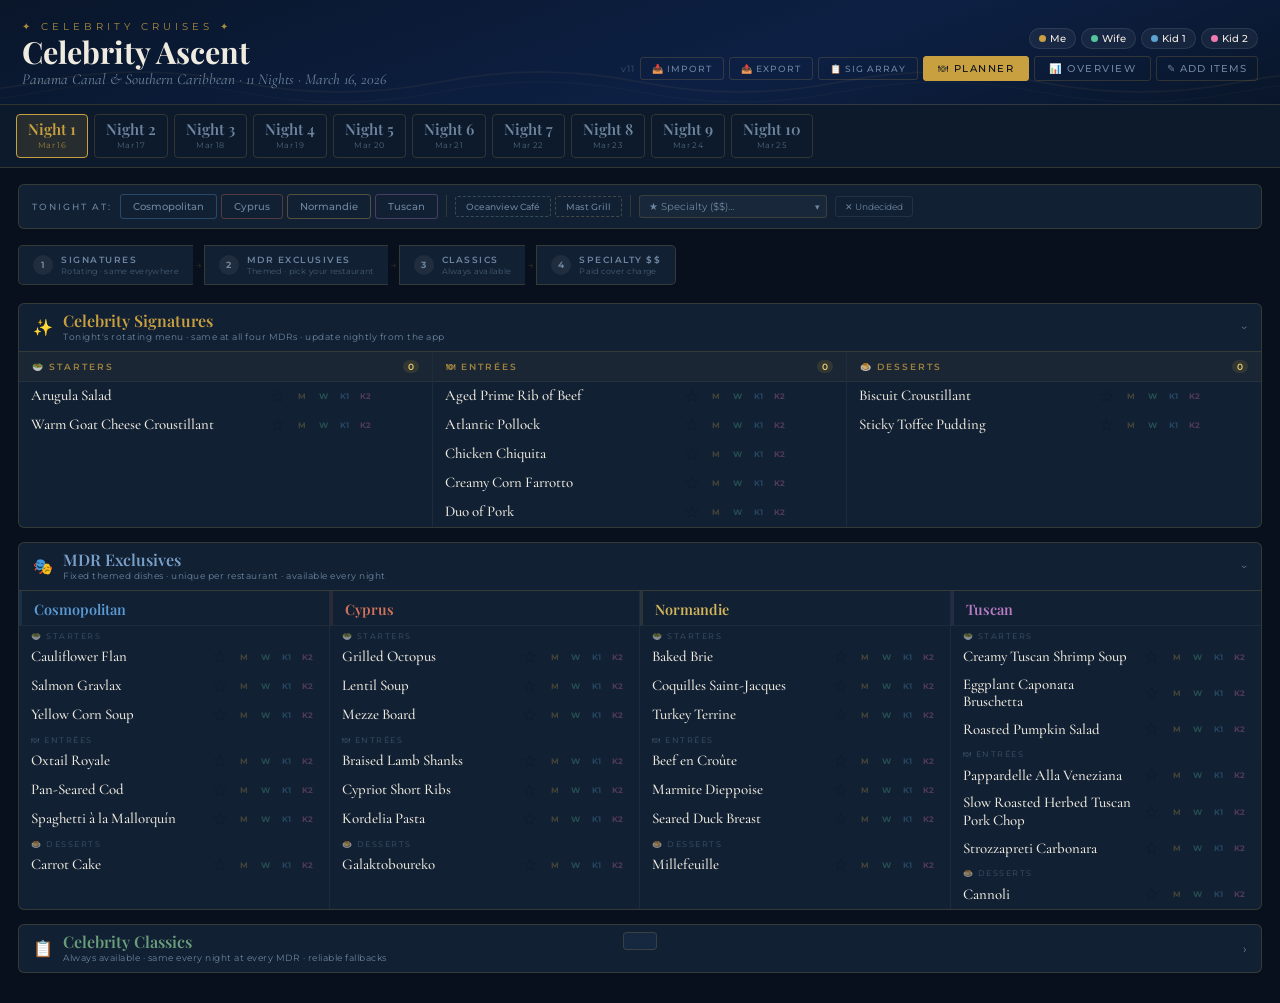
==== index.html @ 5647d380 "Initial commit via Netlify" ====
<!DOCTYPE html>
<html lang="en">
<head>
<meta charset="UTF-8">
<meta name="viewport" content="width=device-width, initial-scale=1.0">
<title>Celebrity Ascent — Dining Planner v11</title>
<link href="https://fonts.googleapis.com/css2?family=Playfair+Display:ital,wght@0,400;0,600;0,700;1,400&family=Cormorant+Garamond:ital,wght@0,400;0,500;0,600;1,400&family=Montserrat:wght@300;400;500;600&display=swap" rel="stylesheet">
<link rel="stylesheet" href="styles.css">
</head>
<body>

<!-- IMPORT MODAL -->
<div class="mo" id="mo-import">
  <div class="mb">
    <h3>📥 Import Saved Plan</h3>
    <p>Paste exported JSON below, or choose a <code>.json</code> file. This will <span style="color:#f07a7a">replace your current plan</span>.</p>
    <textarea class="mta" id="imp-ta" placeholder="Paste JSON here…"></textarea>
    <div class="mbtns">
      <button class="mbtn pri" onclick="doImportText()">✓ Import</button>
      <button class="mbtn" onclick="document.getElementById('imp-file').click()">📂 Choose File</button>
      <button class="mbtn red" onclick="closeMo('mo-import')">Cancel</button>
    </div>
  </div>
</div>
<input type="file" id="imp-file" accept=".json" onchange="handleFileImp(event)">

<!-- EXPORT DEFAULT_SIG MODAL -->
<div class="mo" id="mo-dsig">
  <div class="mb" style="max-width:700px">
    <h3>&#x1F4C4; Export Signatures Array</h3>
    <p style="font-size:.8rem;color:var(--muted)">Copy the block below and replace the <code>const DEFAULT_SIG = [...]</code> array in the HTML source file.</p>
    <textarea class="mta" id="dsig-ta" style="height:300px;font-family:monospace;font-size:.72rem;white-space:pre" readonly></textarea>
    <div class="mbtns">
      <button class="mbtn pri" onclick="(function(){var t=document.getElementById('dsig-ta');t.select();navigator.clipboard?navigator.clipboard.writeText(t.value).then(function(){toast('Copied to clipboard!');}):document.execCommand('copy');})()">&#x1F4CB; Copy</button>
      <button class="mbtn red" onclick="closeMo('mo-dsig')">Close</button>
    </div>
  </div>
</div>

<!-- HEADER -->
<div id="hdr">
  <div class="hi">
    <div class="hl">
      <div class="cel">✦ Celebrity Cruises ✦</div>
      <h1 class="sn">Celebrity Ascent</h1>
      <p class="ss">Panama Canal &amp; Southern Caribbean · 11 Nights · March 16, 2026</p>
    </div>
    <div class="hr">
      <div class="dl" id="diner-legend"></div>
      <div class="ha">
        <span class="ver">v11</span>
        <button class="iob imp" onclick="openMo('mo-import')">📥 Import</button>
        <button class="iob" onclick="doExport()">📤 Export</button>
        <button class="iob" onclick="exportDefaultSig()">📋 SIG Array</button>
        <button class="vtab on" onclick="setView('plan')">🍽 Planner</button>
        <button class="vtab" onclick="setView('sum')">📊 Overview</button>
        <button id="add-mode-btn" class="add-mode-btn" onclick="toggleAddMode()">✎ Add Items</button>
      </div>
    </div>
  </div>
</div>

<div id="rail"></div>

<div id="main">
  <!-- PLANNER VIEW -->
  <div id="v-plan">
    <div id="vbar">
      <span class="vbl">Tonight at:</span>
      <div class="vbtns" id="mdr-btns"></div>
      <div class="vdiv"></div>
      <div class="vbtns" id="buf-btns"></div>
      <div class="vdiv"></div>
      <div class="sp-wrap">
        <select class="sp-sel" id="sp-sel" onchange="setSpecialty(this.value)">
          <option value="">★ Specialty ($$)…</option>
        </select>
        <span class="sp-arr">▾</span>
      </div>
      <button class="clr" onclick="clearVenue()">✕ Undecided</button>
    </div>

    <div id="dflow"></div>

    <!-- SECTION 1: Signatures -->
    <div class="planner-section" id="sec-sig">
      <div class="ps-hdr" onclick="toggleSec('sig')">
        <span class="ps-icon">✨</span>
        <div class="ps-titles">
          <div class="ps-title" style="color:var(--sig)">Celebrity Signatures</div>
          <div class="ps-desc">Tonight's rotating menu · same at all four MDRs · update nightly from the app</div>
        </div>
        <div class="ps-badges" id="sig-badges"></div>
        <span class="ps-toggle open" id="tog-sig">›</span>
      </div>
      <div class="ps-body" id="body-sig">
        <div class="sig-grid" id="sig-grid"></div>
      </div>
    </div>

    <!-- SECTION 2: MDR Exclusives -->
    <div class="planner-section" id="sec-excl">
      <div class="ps-hdr" onclick="toggleSec('excl')">
        <span class="ps-icon">🎭</span>
        <div class="ps-titles">
          <div class="ps-title" style="color:var(--excl)">MDR Exclusives</div>
          <div class="ps-desc">Fixed themed dishes · unique per restaurant · available every night</div>
        </div>
        <div class="ps-badges" id="excl-badges"></div>
        <span class="ps-toggle open" id="tog-excl">›</span>
      </div>
      <div class="ps-body" id="body-excl">
        <div class="excl-grid" id="excl-grid"></div>
      </div>
    </div>

    <!-- SECTION 3: Classics -->
    <div class="planner-section" id="sec-cls">
      <div class="ps-hdr collapsed" onclick="toggleSec('cls')">
        <span class="ps-icon">📋</span>
        <div class="ps-titles">
          <div class="ps-title" style="color:var(--cls)">Celebrity Classics</div>
          <div class="ps-desc">Always available · same every night at every MDR · reliable fallbacks</div>
        </div>
        <div class="ps-badges" id="cls-badges"></div>
        <span class="ps-toggle" id="tog-cls">›</span>
      </div>
      <div class="ps-body" id="body-cls" style="display:none">
        <div class="cls-grid" id="cls-grid"></div>
      </div>
    </div>
  </div>

  <!-- SUMMARY VIEW -->
  <div id="v-sum">
    <div class="sum-sec">
      <div class="sum-t">🍽 Smart Meal Plan</div>
      <div id="sum-mealplan"></div>
    </div>
    <div class="sum-sec">
      <div class="sum-t">🗓 10-Night Schedule</div>
      <div style="border:1px solid var(--border);border-radius:6px;overflow:hidden">
        <div class="ov-hdr"><div>Night</div><div>Date</div><div>Venue</div><div>Best MDR Pick</div><div>Starred Items</div><div style="text-align:right">Tags</div></div>
        <div id="sum-grid"></div>
      </div>
    </div>
    <div class="sum-sec">
      <div class="sum-t">⭐ Featured / Must-Try Items</div>
      <div id="sum-feat"></div>
    </div>
    <div class="sum-sec">
      <div class="sum-t">🍽 Selections by Person &amp; Category</div>
      <div id="sum-catperson"></div>
    </div>
    <div class="sum-sec">
      <div class="sum-t">📊 Stats</div>
      <div class="stg" id="sum-stats"></div>
    </div>
  </div>
</div>

<div id="toast"></div>
<datalist id="sug"></datalist>

<script type="module" src="app.js" defer></script>
</body>
</html>
---- styles.css ----
/* ── ROOT & BASE ── */
:root{
  --bg:#07101c;--bg2:#0c1a2c;--bg3:#112033;--bg4:#162840;
  --gold:#c9a040;--gold2:#e8c96a;--gold3:rgba(201,160,64,0.14);
  --cream:#f0ebe0;--muted:#6d859e;--border:rgba(201,160,64,0.2);
  --sig:#c9a040;--excl:#7a9fc9;--cls:#6a9e7a;--spc:#b87cc4;
}
*{box-sizing:border-box;margin:0;padding:0}
html{scroll-behavior:smooth}
body{background:var(--bg);color:var(--cream);font-family:'Montserrat',sans-serif;min-height:100vh;overflow-x:hidden}

/* ── HEADER ── */
#hdr{position:relative;padding:20px 22px 16px;background:linear-gradient(160deg,#09162a 0%,#0d2044 60%,#09162a 100%);border-bottom:1px solid var(--border);overflow:hidden}
#hdr::before{content:'';position:absolute;inset:0;background:url("data:image/svg+xml,%3Csvg xmlns='http://www.w3.org/2000/svg' width='400' height='50'%3E%3Cpath d='M0 28Q100 8 200 28Q300 48 400 28' stroke='rgba(201,160,64,0.07)' fill='none' stroke-width='1.5'/%3E%3Cpath d='M0 38Q100 18 200 38Q300 58 400 38' stroke='rgba(201,160,64,0.04)' fill='none' stroke-width='1'/%3E%3C/svg%3E") repeat-x bottom;animation:wave 9s linear infinite;pointer-events:none}
@keyframes wave{to{background-position:400px bottom}}
.hi{max-width:1500px;margin:0 auto;display:flex;align-items:center;gap:14px;flex-wrap:wrap}
.hl{flex:1;min-width:180px}
.cel{font-size:10px;letter-spacing:4px;text-transform:uppercase;color:var(--gold);opacity:.85;margin-bottom:4px}
.sn{font-family:'Playfair Display',serif;font-size:1.9rem;font-weight:700;color:var(--cream);line-height:1}
.ss{font-family:'Cormorant Garamond',serif;font-size:.95rem;font-style:italic;color:var(--muted);margin-top:3px}
.hr{display:flex;flex-direction:column;align-items:flex-end;gap:7px}
.dl{display:flex;gap:5px;flex-wrap:wrap;justify-content:flex-end}
.db{display:flex;align-items:center;gap:4px;background:rgba(255,255,255,0.05);border:1px solid rgba(255,255,255,0.09);border-radius:20px;padding:3px 9px;font-size:10px;font-weight:500}
.dd{width:7px;height:7px;border-radius:50%}
.ha{display:flex;gap:5px;align-items:center;flex-wrap:wrap;justify-content:flex-end}
.vtab{background:transparent;border:1px solid var(--border);color:var(--muted);padding:5px 14px;font-family:'Montserrat',sans-serif;font-size:10px;font-weight:500;letter-spacing:1.5px;text-transform:uppercase;cursor:pointer;border-radius:3px;transition:all .2s}
.vtab.on{background:var(--gold);border-color:var(--gold);color:#07101c}
.iob{background:transparent;border:1px solid var(--border);color:var(--muted);padding:5px 11px;font-family:'Montserrat',sans-serif;font-size:9px;font-weight:500;letter-spacing:1px;text-transform:uppercase;cursor:pointer;border-radius:3px;transition:all .2s;white-space:nowrap}
.iob:hover{border-color:var(--gold2);color:var(--gold2)}
.iob.imp:hover{border-color:#56c49a;color:#56c49a}
.ver{font-size:9px;color:var(--muted);opacity:.5;letter-spacing:1px}

/* ── NIGHT RAIL ── */
#rail{background:var(--bg2);border-bottom:1px solid var(--border);padding:9px 16px;display:flex;gap:6px;overflow-x:auto;scrollbar-width:thin;scrollbar-color:var(--border) transparent}
#rail::-webkit-scrollbar{height:3px}
#rail::-webkit-scrollbar-thumb{background:var(--border)}
.np{flex-shrink:0;cursor:pointer;padding:7px 11px;border:1px solid var(--border);border-radius:4px;text-align:center;transition:all .2s;background:transparent;color:var(--muted);min-width:64px}
.np:hover{border-color:var(--gold);color:var(--cream)}
.np.on{background:var(--gold3);border-color:var(--gold);color:var(--gold)}
.np-n{font-family:'Playfair Display',serif;font-size:.95rem;font-weight:600;line-height:1}
.np-d{font-size:8px;margin-top:2px;opacity:.7;letter-spacing:.4px}
.np-v{font-size:8px;margin-top:2px;font-weight:600;letter-spacing:.4px;text-transform:uppercase}
.np-f{font-size:9px;margin-top:1px}

/* ── MAIN ── */
#main{max-width:1500px;margin:0 auto;padding:16px 18px}

/* ── VENUE BAR ── */
#vbar{display:flex;align-items:center;gap:8px;flex-wrap:wrap;background:var(--bg3);border:1px solid var(--border);border-radius:6px;padding:9px 13px;margin-bottom:16px}
.vbl{font-size:9px;letter-spacing:2px;text-transform:uppercase;color:var(--muted);white-space:nowrap;font-weight:500}
.vdiv{width:1px;height:22px;background:var(--border);flex-shrink:0}
.vbtns{display:flex;gap:4px;flex-wrap:wrap}
.vb{padding:5px 12px;border-radius:3px;border:1px solid var(--border);background:transparent;cursor:pointer;font-family:'Montserrat',sans-serif;font-size:10px;font-weight:500;color:var(--muted);transition:all .2s;white-space:nowrap}
.vb:hover{color:var(--cream);border-color:rgba(255,255,255,0.2)}
.vb.sel{color:#07101c!important;border-color:transparent}
.vb.buf{border-style:dashed;font-size:9px;padding:4px 10px}
.vb.buf.sel{border-style:solid;color:#fff!important}
.sp-wrap{position:relative}
.sp-sel{background:rgba(255,255,255,0.03);border:1px solid var(--border);color:var(--muted);padding:4px 26px 4px 9px;font-family:'Montserrat',sans-serif;font-size:10px;cursor:pointer;border-radius:3px;outline:none;appearance:none;transition:all .2s;min-width:150px}
.sp-sel:hover,.sp-sel:focus{border-color:var(--spc);color:var(--cream)}
.sp-sel.sel{border-color:var(--spc);color:var(--spc)}
.sp-sel option{background:#112033;color:#f0ebe0}
.sp-arr{position:absolute;right:7px;top:50%;transform:translateY(-50%);pointer-events:none;font-size:9px;color:var(--muted)}
.clr{background:transparent;border:1px solid rgba(255,255,255,0.08);color:var(--muted);border-radius:3px;padding:4px 9px;cursor:pointer;font-size:9px;font-family:'Montserrat',sans-serif;transition:all .2s;white-space:nowrap}
.clr:hover{border-color:rgba(255,100,100,0.35);color:rgba(255,130,130,0.8)}
.vinfo{font-size:10px;color:var(--muted);margin-left:auto;font-style:italic}

/* ── DECISION FLOW BAR ── */
#dflow{display:flex;align-items:center;gap:0;margin-bottom:18px;overflow-x:auto;scrollbar-width:none}
#dflow::-webkit-scrollbar{display:none}
.df-step{display:flex;align-items:center;gap:8px;background:var(--bg3);border:1px solid var(--border);padding:8px 14px;cursor:pointer;transition:all .2s;white-space:nowrap;flex-shrink:0}
.df-step:first-child{border-radius:5px 0 0 5px}
.df-step:last-child{border-radius:0 5px 5px 0;border-right-width:1px}
.df-step:not(:last-child){border-right:none}
.df-step:hover{background:var(--bg4)}
.df-step.active{border-color:var(--step-c)!important;background:rgba(255,255,255,0.04);z-index:1;position:relative}
.df-num{width:20px;height:20px;border-radius:50%;display:flex;align-items:center;justify-content:center;font-size:9px;font-weight:700;background:rgba(255,255,255,0.06);color:var(--muted);transition:all .2s;flex-shrink:0}
.df-step.active .df-num{background:var(--step-c);color:#07101c}
.df-step.has-tags .df-num{background:var(--step-c);color:#07101c}
.df-label{font-size:9px;font-weight:600;letter-spacing:1.5px;text-transform:uppercase;color:var(--muted);transition:color .2s}
.df-step.active .df-label,.df-step.has-tags .df-label{color:var(--step-c)}
.df-sub{font-size:8px;color:var(--muted);opacity:.6;display:block;margin-top:1px;letter-spacing:.3px}
.df-arrow{color:var(--border);font-size:12px;flex-shrink:0;padding:0 2px}
.df-tagged{font-size:9px;font-weight:600;padding:1px 5px;border-radius:8px;margin-left:2px;background:var(--step-c);color:#07101c}

/* ── SECTION CONTAINERS ── */
.planner-section{margin-bottom:14px}
.ps-hdr{display:flex;align-items:center;gap:10px;padding:9px 14px;background:var(--bg3);border:1px solid var(--border);border-radius:6px 6px 0 0;cursor:pointer;user-select:none;transition:background .2s}
.ps-hdr:hover{background:var(--bg4)}
.ps-hdr.collapsed{border-radius:6px}
.ps-icon{font-size:16px;flex-shrink:0}
.ps-titles{flex:1;min-width:0}
.ps-title{font-family:'Playfair Display',serif;font-size:1rem;font-weight:600;line-height:1}
.ps-desc{font-size:9px;color:var(--muted);margin-top:2px;letter-spacing:.5px}
.ps-badges{display:flex;gap:5px;align-items:center;flex-wrap:wrap;justify-content:flex-end}
.ps-badge{font-size:9px;font-weight:600;padding:2px 7px;border-radius:10px;letter-spacing:.5px}
.ps-toggle{font-size:12px;color:var(--muted);transition:transform .25s;flex-shrink:0}
.ps-toggle.open{transform:rotate(90deg)}
.ps-body{background:var(--bg3);border:1px solid var(--border);border-top:none;border-radius:0 0 6px 6px}

/* ── SIGNATURES LAYOUT (3-col grid) ── */
.sig-grid{display:grid;grid-template-columns:repeat(3,1fr);gap:0}
.sig-col{border-right:1px solid rgba(255,255,255,0.05)}
.sig-col:last-child{border-right:none}
.sig-col-hdr{padding:8px 13px;background:rgba(201,160,64,0.05);border-bottom:1px solid rgba(255,255,255,0.05);display:flex;align-items:center;justify-content:space-between}
.sig-col-title{font-size:9px;font-weight:600;letter-spacing:2px;text-transform:uppercase;color:var(--gold);opacity:.75;display:flex;align-items:center;gap:5px}
.sig-col-count{font-size:9px;padding:1px 5px;border-radius:8px;background:var(--gold3);color:var(--gold2);font-weight:600}
@media(max-width:700px){.sig-grid{grid-template-columns:1fr}}

/* ── MDR EXCLUSIVES (4-col grid) ── */
.excl-grid{display:grid;grid-template-columns:repeat(4,1fr);gap:0}
.excl-col{border-right:1px solid rgba(255,255,255,0.05)}
.excl-col:last-child{border-right:none}
.excl-col-hdr{padding:8px 12px 6px;border-bottom:1px solid rgba(255,255,255,0.05);display:flex;align-items:center;gap:6px}
.excl-col-name{font-family:'Playfair Display',serif;font-size:.9rem;font-weight:600}
.excl-col-badge{font-size:8px;font-weight:600;letter-spacing:1px;text-transform:uppercase;padding:2px 5px;border-radius:2px;background:rgba(255,255,255,0.07);color:var(--muted)}
.excl-col.is-tonight .excl-col-hdr{background:linear-gradient(90deg,rgba(255,255,255,0.04) 0%,transparent 100%)}
.excl-subsec{padding:5px 12px 2px;font-size:8px;letter-spacing:1.5px;text-transform:uppercase;color:var(--muted);opacity:.5}
@media(max-width:900px){.excl-grid{grid-template-columns:repeat(2,1fr)}}
@media(max-width:500px){.excl-grid{grid-template-columns:1fr}}

/* ── CLASSICS (3-col) ── */
.cls-grid{display:grid;grid-template-columns:repeat(3,1fr);gap:0}
.cls-col{border-right:1px solid rgba(255,255,255,0.05)}
.cls-col:last-child{border-right:none}
.cls-col-hdr{padding:7px 12px;background:rgba(106,158,122,0.05);border-bottom:1px solid rgba(255,255,255,0.05);font-size:9px;font-weight:600;letter-spacing:2px;text-transform:uppercase;color:var(--cls);opacity:.75;display:flex;align-items:center;justify-content:space-between}
@media(max-width:700px){.cls-grid{grid-template-columns:1fr}}

/* ── ITEM ROW ── */
.ir{padding:4px 12px;display:flex;align-items:center;gap:5px;transition:background .12s;min-height:28px}
.ir:hover{background:rgba(255,255,255,0.025)}
.ir:hover .ir-actions{opacity:1}
.in{font-family:'Cormorant Garamond',serif;font-size:.93rem;font-weight:500;flex:1;color:var(--cream);line-height:1.2}
.in.uv{opacity:.55;font-style:italic}
.ir-actions{display:flex;gap:2px;opacity:0;transition:opacity .12s;flex-shrink:0}
.ia{background:transparent;border:none;cursor:pointer;font-size:11px;padding:2px;line-height:1;color:var(--muted);border-radius:2px;transition:color .12s}
.ia.del:hover{color:#f07a7a}
.ia.cpa:hover{color:#56c49a}
.fb{background:transparent;border:none;cursor:pointer;font-size:17px;padding:2px 3px;line-height:1;opacity:.22;transition:opacity .2s,transform .15s,filter .15s;flex-shrink:0;filter:grayscale(1) brightness(1.4)}
.fb:hover{opacity:.55;filter:grayscale(0)}
.fb.on{opacity:1;transform:scale(1.15);filter:grayscale(0) drop-shadow(0 0 4px rgba(201,160,64,.7))}
.dtags{display:flex;gap:2px;flex-shrink:0}
.dt{width:19px;height:19px;border-radius:50%;border:2px solid transparent;font-size:7.5px;font-weight:700;cursor:pointer;display:flex;align-items:center;justify-content:center;opacity:.28;transition:all .12s;flex-shrink:0}
.dt:hover{opacity:.6}
.dt.on{opacity:1}

/* ── ADD ROW ── */
.arow{padding:3px 12px 7px;display:none;gap:5px}#main.add-mode .arow{display:flex}
.ainp{flex:1;background:rgba(255,255,255,0.04);border:1px solid var(--border);border-radius:3px;padding:5px 8px;color:var(--cream);font-family:'Cormorant Garamond',serif;font-size:.87rem;outline:none;transition:border-color .2s;min-width:0}
.ainp:focus{border-color:var(--gold);background:rgba(255,255,255,0.06)}
.ainp::placeholder{color:var(--muted);font-style:italic}
.abtn{background:transparent;border:1px solid var(--border);color:var(--muted);border-radius:3px;padding:4px 9px;cursor:pointer;font-size:11px;font-family:'Montserrat',sans-serif;transition:all .2s;white-space:nowrap}
.abtn:hover{border-color:var(--gold);color:var(--gold)}

/* ── MODAL ── */
.mo{display:none;position:fixed;inset:0;background:rgba(0,0,0,.78);z-index:500;align-items:center;justify-content:center}
.mo.open{display:flex}
.mb{background:var(--bg3);border:1px solid var(--border);border-radius:8px;padding:22px;max-width:450px;width:90%;max-height:80vh;overflow-y:auto}
.mb h3{font-family:'Playfair Display',serif;font-size:1.1rem;color:var(--gold);margin-bottom:10px}
.mb p{font-size:11px;color:var(--muted);line-height:1.7;margin-bottom:12px}
.mbtns{display:flex;gap:7px;flex-wrap:wrap;margin-top:4px}
.mbtn{padding:7px 16px;border-radius:4px;cursor:pointer;font-family:'Montserrat',sans-serif;font-size:10px;font-weight:500;transition:all .2s;border:1px solid var(--border);background:transparent;color:var(--muted)}
.mbtn:hover{border-color:var(--gold);color:var(--cream)}
.mbtn.pri{background:var(--gold);border-color:var(--gold);color:#07101c}
.mbtn.red{border-color:rgba(240,100,100,.35);color:rgba(240,130,130,.8)}
.mta{width:100%;background:rgba(0,0,0,.35);border:1px solid var(--border);border-radius:4px;padding:9px;color:var(--cream);font-family:'Montserrat',sans-serif;font-size:9px;min-height:110px;outline:none;resize:vertical;margin-bottom:9px}
.mta:focus{border-color:var(--gold)}

/* ── SUMMARY ── */
#v-sum{display:none}
.sum-sec{margin-bottom:26px}
.sum-t{font-family:'Playfair Display',serif;font-size:1.1rem;color:var(--gold);margin-bottom:12px;padding-bottom:6px;border-bottom:1px solid var(--border)}
.sg{display:grid;grid-template-columns:repeat(5,1fr);gap:8px}
@media(max-width:780px){.sg{grid-template-columns:repeat(2,1fr)}}
.sc{background:var(--bg3);border:1px solid var(--border);border-radius:6px;padding:10px;cursor:pointer;transition:all .2s}
.sc:hover{border-color:var(--gold)}
.sc-n{font-family:'Playfair Display',serif;font-size:.95rem;font-weight:600}
.sc-d{font-size:8px;color:var(--muted);margin-bottom:6px}
.sc-r{font-size:9px;font-weight:600;text-transform:uppercase;letter-spacing:.8px;padding:2px 6px;border-radius:2px;display:inline-block;margin-bottom:4px}
.sc-tags{display:flex;flex-wrap:wrap;gap:2px;margin-top:3px}
.sc-tag{font-size:8px;background:rgba(255,255,255,0.04);border-radius:2px;padding:1px 4px;color:var(--muted);font-family:'Cormorant Garamond',serif;white-space:nowrap}
.stg{display:grid;grid-template-columns:repeat(3,1fr);gap:14px}
@media(max-width:900px){.stg{grid-template-columns:repeat(2,1fr)}}
@media(max-width:600px){.stg{grid-template-columns:1fr}}
.stc{background:var(--bg3);border:1px solid var(--border);border-radius:6px;padding:14px}
.stl{font-size:.68rem;color:var(--gold);text-transform:uppercase;letter-spacing:1px;margin-bottom:10px;font-family:'Montserrat',sans-serif}
.str{display:flex;align-items:center;gap:6px;margin-bottom:5px}
.stn{min-width:108px;font-size:.73rem;white-space:nowrap;overflow:hidden;text-overflow:ellipsis}
.stbw{flex:1;height:5px;background:rgba(255,255,255,0.06);border-radius:3px;overflow:hidden}
.stb{height:100%;border-radius:3px;transition:width .4s}
.stv{min-width:18px;text-align:right;color:var(--muted);font-size:.68rem}
.fi{display:flex;align-items:center;gap:8px;padding:5px 0;border-bottom:1px solid var(--border);font-size:.8rem;flex-wrap:wrap}
.fi:last-child{border-bottom:none}
.fi-n{color:var(--muted);font-size:.7rem;min-width:90px}
.fi-i{flex:1;color:var(--cream)}
.fi-r{font-size:.7rem;font-weight:600}
.add-mode-btn{background:transparent;border:1px solid var(--border);color:var(--muted);padding:5px 10px;font-family:'Montserrat',sans-serif;font-size:10px;font-weight:500;letter-spacing:1px;text-transform:uppercase;cursor:pointer;border-radius:3px;transition:all .2s}
.add-mode-btn.on{background:rgba(201,160,64,0.15);border-color:var(--gold);color:var(--gold)}

.ov-hdr{display:grid;grid-template-columns:58px 50px 1fr 1fr 2fr 52px;gap:8px;padding:6px 12px;background:rgba(201,160,64,0.06);font-size:.62rem;letter-spacing:1.5px;text-transform:uppercase;color:var(--muted);border-bottom:1px solid var(--border)}
.ov-row{display:grid;grid-template-columns:58px 50px 1fr 1fr 2fr 52px;gap:8px;align-items:center;padding:8px 12px;border-bottom:1px solid var(--border);cursor:pointer;transition:background .15s;font-size:.78rem}
.cpp-table{width:100%;border-collapse:collapse;font-size:.73rem}
.cpp-table th{padding:7px 10px;text-align:center;font-size:.62rem;letter-spacing:1.2px;text-transform:uppercase;color:var(--muted);font-weight:500;border-bottom:1px solid var(--border)}
.cpp-table th:first-child{text-align:left}
.cpp-table td{padding:6px 10px;text-align:center;border-bottom:1px solid rgba(255,255,255,0.04)}
.cpp-table td:first-child{text-align:left}
.cpp-table tr:last-child td{border-bottom:none}
.cpp-num{font-weight:600;font-size:.82rem}
.cpp-zero{color:var(--muted);opacity:.35}
.ti-row{display:flex;align-items:center;gap:7px;margin-bottom:5px}
.ti-name{font-family:'Cormorant Garamond',serif;font-size:.82rem;color:var(--cream);flex:1;min-width:0;white-space:nowrap;overflow:hidden;text-overflow:ellipsis}
.ti-bar-wrap{width:80px;height:5px;background:rgba(255,255,255,0.06);border-radius:3px;overflow:hidden;flex-shrink:0}
.ti-bar{height:100%;border-radius:3px}
.ti-val{font-size:.68rem;color:var(--muted);min-width:14px;text-align:right;flex-shrink:0}
.ov-row:last-child{border-bottom:none}
.ov-night{font-family:'Playfair Display',serif;font-weight:600}
.ov-date{color:var(--muted);font-size:.7rem}
.ov-venue{font-size:.7rem;font-weight:700;letter-spacing:.6px;text-transform:uppercase;padding:2px 6px;border-radius:3px;display:inline-block;white-space:nowrap;overflow:hidden;text-overflow:ellipsis;max-width:130px}
.ov-feats{font-size:.72rem;color:var(--cream);overflow:hidden;white-space:nowrap;text-overflow:ellipsis}
.ov-meta{font-size:.68rem;color:var(--muted);text-align:right;white-space:nowrap}

/* ── MEAL PLAN ── */
.mp-legend{display:flex;gap:10px;flex-wrap:wrap;margin-bottom:12px;align-items:center}
.mp-leg-item{display:flex;align-items:center;gap:5px;font-size:.68rem;color:var(--muted)}
.mp-leg-dot{width:9px;height:9px;border-radius:2px;flex-shrink:0}
.mp-card{background:var(--bg3);border:1px solid var(--border);border-radius:6px;margin-bottom:8px;overflow:hidden}
.mp-hdr{display:flex;align-items:center;gap:9px;padding:7px 13px;background:rgba(255,255,255,0.02);border-bottom:1px solid var(--border);flex-wrap:wrap}
.mp-night-lbl{font-family:'Playfair Display',serif;font-weight:600;font-size:.88rem;white-space:nowrap}
.mp-date-lbl{color:var(--muted);font-size:.68rem;white-space:nowrap}
.mp-mdr-badge{font-size:.68rem;font-weight:700;padding:2px 9px;border-radius:3px;letter-spacing:.5px;white-space:nowrap}
.mp-mdr-hint{font-size:.58rem;font-weight:400;opacity:.5;margin-left:2px}
.mp-score{font-size:.62rem;color:var(--muted);margin-left:auto;white-space:nowrap}
.mp-body{display:grid;grid-template-columns:repeat(4,1fr)}
@media(max-width:700px){.mp-body{grid-template-columns:repeat(2,1fr)}}
@media(max-width:380px){.mp-body{grid-template-columns:1fr}}
.mp-diner-col{padding:8px 11px;border-right:1px solid rgba(255,255,255,0.04)}
.mp-diner-col:last-child{border-right:none}
.mp-diner-name{font-size:.6rem;font-weight:700;letter-spacing:1.2px;text-transform:uppercase;margin-bottom:7px}
.mp-course{display:flex;align-items:baseline;gap:4px;margin-bottom:5px;min-height:18px}
.mp-ico{font-size:.65rem;opacity:.35;flex-shrink:0;width:14px}
.mp-item{font-family:'Cormorant Garamond',serif;font-size:.82rem;line-height:1.2;flex:1;min-width:0}
.mp-src{font-size:.52rem;font-weight:800;padding:1px 4px;border-radius:2px;letter-spacing:.8px;flex-shrink:0;white-space:nowrap;opacity:.85}
.mp-empty{color:var(--muted);opacity:.25;font-style:italic;font-size:.75rem}
.mp-unscheduled{background:rgba(201,160,64,0.05);border-top:1px solid var(--border);padding:9px 13px}
.mp-unscheduled-ttl{font-size:.62rem;letter-spacing:1.5px;text-transform:uppercase;color:rgba(201,160,64,.55);margin-bottom:6px}
.mp-unscheduled-row{font-size:.72rem;color:var(--muted);margin-bottom:3px;display:flex;gap:6px;flex-wrap:wrap}

/* ── MISC ── */
::-webkit-scrollbar{width:3px;height:3px}
::-webkit-scrollbar-thumb{background:var(--border);border-radius:2px}
datalist option{background:#112033}
#toast{position:fixed;bottom:20px;left:50%;transform:translateX(-50%) translateY(70px);background:var(--bg4);border:1px solid var(--border);color:var(--cream);padding:8px 16px;border-radius:4px;font-size:10px;letter-spacing:.5px;transition:transform .3s;z-index:999;pointer-events:none;white-space:nowrap}
#toast.show{transform:translateX(-50%) translateY(0)}
#imp-file{display:none}
@media(max-width:500px){.sn{font-size:1.5rem}.hi{flex-direction:column;align-items:flex-start}}
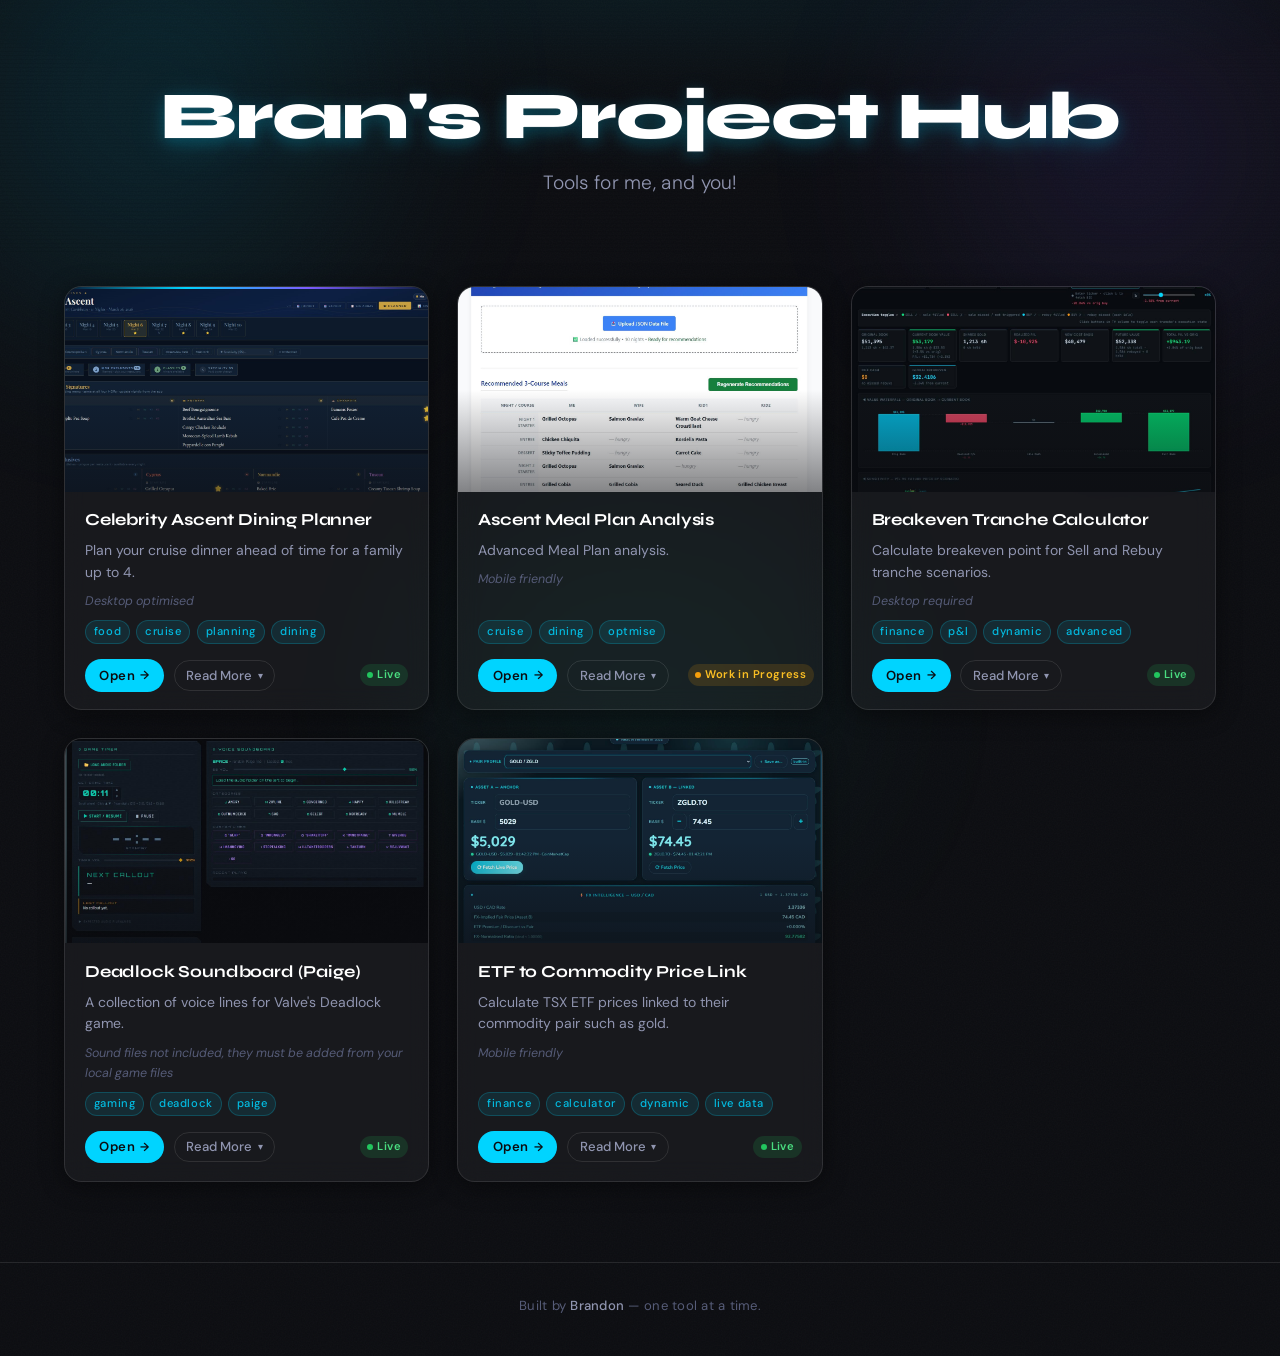
==== commit 58dc5adc: "Add files via upload" ====
--- a/index.html
+++ b/index.html
@@ -1,167 +1,75 @@
-<!DOCTYPE html>
-<html lang="en">
-<head>
-<meta charset="UTF-8">
-<meta name="viewport" content="width=device-width, initial-scale=1.0">
-<title>Celebrity Ascent — Dining Planner v11</title>
-<link href="https://fonts.googleapis.com/css2?family=Playfair+Display:ital,wght@0,400;0,600;0,700;1,400&family=Cormorant+Garamond:ital,wght@0,400;0,500;0,600;1,400&family=Montserrat:wght@300;400;500;600&display=swap" rel="stylesheet">
-<link rel="stylesheet" href="styles.css">
-</head>
-<body>
-
-<!-- IMPORT MODAL -->
-<div class="mo" id="mo-import">
-  <div class="mb">
-    <h3>📥 Import Saved Plan</h3>
-    <p>Paste exported JSON below, or choose a <code>.json</code> file. This will <span style="color:#f07a7a">replace your current plan</span>.</p>
-    <textarea class="mta" id="imp-ta" placeholder="Paste JSON here…"></textarea>
-    <div class="mbtns">
-      <button class="mbtn pri" onclick="doImportText()">✓ Import</button>
-      <button class="mbtn" onclick="document.getElementById('imp-file').click()">📂 Choose File</button>
-      <button class="mbtn red" onclick="closeMo('mo-import')">Cancel</button>
-    </div>
-  </div>
-</div>
-<input type="file" id="imp-file" accept=".json" onchange="handleFileImp(event)">
-
-<!-- EXPORT DEFAULT_SIG MODAL -->
-<div class="mo" id="mo-dsig">
-  <div class="mb" style="max-width:700px">
-    <h3>&#x1F4C4; Export Signatures Array</h3>
-    <p style="font-size:.8rem;color:var(--muted)">Copy the block below and replace the <code>const DEFAULT_SIG = [...]</code> array in the HTML source file.</p>
-    <textarea class="mta" id="dsig-ta" style="height:300px;font-family:monospace;font-size:.72rem;white-space:pre" readonly></textarea>
-    <div class="mbtns">
-      <button class="mbtn pri" onclick="(function(){var t=document.getElementById('dsig-ta');t.select();navigator.clipboard?navigator.clipboard.writeText(t.value).then(function(){toast('Copied to clipboard!');}):document.execCommand('copy');})()">&#x1F4CB; Copy</button>
-      <button class="mbtn red" onclick="closeMo('mo-dsig')">Close</button>
-    </div>
-  </div>
-</div>
-
-<!-- HEADER -->
-<div id="hdr">
-  <div class="hi">
-    <div class="hl">
-      <div class="cel">✦ Celebrity Cruises ✦</div>
-      <h1 class="sn">Celebrity Ascent</h1>
-      <p class="ss">Panama Canal &amp; Southern Caribbean · 11 Nights · March 16, 2026</p>
-    </div>
-    <div class="hr">
-      <div class="dl" id="diner-legend"></div>
-      <div class="ha">
-        <span class="ver">v11</span>
-        <button class="iob imp" onclick="openMo('mo-import')">📥 Import</button>
-        <button class="iob" onclick="doExport()">📤 Export</button>
-        <button class="iob" onclick="exportDefaultSig()">📋 SIG Array</button>
-        <button class="vtab on" onclick="setView('plan')">🍽 Planner</button>
-        <button class="vtab" onclick="setView('sum')">📊 Overview</button>
-        <button id="add-mode-btn" class="add-mode-btn" onclick="toggleAddMode()">✎ Add Items</button>
-      </div>
-    </div>
-  </div>
-</div>
-
-<div id="rail"></div>
-
-<div id="main">
-  <!-- PLANNER VIEW -->
-  <div id="v-plan">
-    <div id="vbar">
-      <span class="vbl">Tonight at:</span>
-      <div class="vbtns" id="mdr-btns"></div>
-      <div class="vdiv"></div>
-      <div class="vbtns" id="buf-btns"></div>
-      <div class="vdiv"></div>
-      <div class="sp-wrap">
-        <select class="sp-sel" id="sp-sel" onchange="setSpecialty(this.value)">
-          <option value="">★ Specialty ($$)…</option>
-        </select>
-        <span class="sp-arr">▾</span>
-      </div>
-      <button class="clr" onclick="clearVenue()">✕ Undecided</button>
-    </div>
-
-    <div id="dflow"></div>
-
-    <!-- SECTION 1: Signatures -->
-    <div class="planner-section" id="sec-sig">
-      <div class="ps-hdr" onclick="toggleSec('sig')">
-        <span class="ps-icon">✨</span>
-        <div class="ps-titles">
-          <div class="ps-title" style="color:var(--sig)">Celebrity Signatures</div>
-          <div class="ps-desc">Tonight's rotating menu · same at all four MDRs · update nightly from the app</div>
-        </div>
-        <div class="ps-badges" id="sig-badges"></div>
-        <span class="ps-toggle open" id="tog-sig">›</span>
-      </div>
-      <div class="ps-body" id="body-sig">
-        <div class="sig-grid" id="sig-grid"></div>
-      </div>
-    </div>
-
-    <!-- SECTION 2: MDR Exclusives -->
-    <div class="planner-section" id="sec-excl">
-      <div class="ps-hdr" onclick="toggleSec('excl')">
-        <span class="ps-icon">🎭</span>
-        <div class="ps-titles">
-          <div class="ps-title" style="color:var(--excl)">MDR Exclusives</div>
-          <div class="ps-desc">Fixed themed dishes · unique per restaurant · available every night</div>
-        </div>
-        <div class="ps-badges" id="excl-badges"></div>
-        <span class="ps-toggle open" id="tog-excl">›</span>
-      </div>
-      <div class="ps-body" id="body-excl">
-        <div class="excl-grid" id="excl-grid"></div>
-      </div>
-    </div>
-
-    <!-- SECTION 3: Classics -->
-    <div class="planner-section" id="sec-cls">
-      <div class="ps-hdr collapsed" onclick="toggleSec('cls')">
-        <span class="ps-icon">📋</span>
-        <div class="ps-titles">
-          <div class="ps-title" style="color:var(--cls)">Celebrity Classics</div>
-          <div class="ps-desc">Always available · same every night at every MDR · reliable fallbacks</div>
-        </div>
-        <div class="ps-badges" id="cls-badges"></div>
-        <span class="ps-toggle" id="tog-cls">›</span>
-      </div>
-      <div class="ps-body" id="body-cls" style="display:none">
-        <div class="cls-grid" id="cls-grid"></div>
-      </div>
-    </div>
-  </div>
-
-  <!-- SUMMARY VIEW -->
-  <div id="v-sum">
-    <div class="sum-sec">
-      <div class="sum-t">🍽 Smart Meal Plan</div>
-      <div id="sum-mealplan"></div>
-    </div>
-    <div class="sum-sec">
-      <div class="sum-t">🗓 10-Night Schedule</div>
-      <div style="border:1px solid var(--border);border-radius:6px;overflow:hidden">
-        <div class="ov-hdr"><div>Night</div><div>Date</div><div>Venue</div><div>Best MDR Pick</div><div>Starred Items</div><div style="text-align:right">Tags</div></div>
-        <div id="sum-grid"></div>
-      </div>
-    </div>
-    <div class="sum-sec">
-      <div class="sum-t">⭐ Featured / Must-Try Items</div>
-      <div id="sum-feat"></div>
-    </div>
-    <div class="sum-sec">
-      <div class="sum-t">🍽 Selections by Person &amp; Category</div>
-      <div id="sum-catperson"></div>
-    </div>
-    <div class="sum-sec">
-      <div class="sum-t">📊 Stats</div>
-      <div class="stg" id="sum-stats"></div>
-    </div>
-  </div>
-</div>
-
-<div id="toast"></div>
-<datalist id="sug"></datalist>
-
-<script type="module" src="app.js" defer></script>
-</body>
-</html>+<!DOCTYPE html>
+<html lang="en">
+<head>
+  <meta charset="UTF-8" />
+  <meta name="viewport" content="width=device-width, initial-scale=1.0" />
+  <title>Brandon's Project Hub</title>
+  <meta name="description" content="Brandon's personal collection of tools and projects." />
+
+  <!--
+    Google Fonts:
+      Syne       — bold, geometric display font for the hero title (coder-premium feel)
+      DM Sans    — clean, highly legible UI font for body copy and cards
+  -->
+  <link rel="preconnect" href="https://fonts.googleapis.com" />
+  <link rel="preconnect" href="https://fonts.gstatic.com" crossorigin />
+  <link
+    href="https://fonts.googleapis.com/css2?family=Syne:wght@700;800&family=DM+Sans:wght@300;400;500;600&display=swap"
+    rel="stylesheet"
+  />
+
+  <link rel="stylesheet" href="styles.css" />
+</head>
+<body>
+
+  <!-- 
+       AMBIENT BACKGROUND ORBS
+       Decorative gradient blobs placed in fixed position behind all content.
+       Pure CSS/HTML — no JS needed. Enhance depth without distracting.
+  = -->
+  <div class="bg-orbs" aria-hidden="true">
+    <div class="orb orb--cyan"></div>
+    <div class="orb orb--violet"></div>
+    <div class="orb orb--teal"></div>
+  </div>
+
+  <!-- 
+       HERO / HEADER
+       Contains the site title and subtitle pulled from JSON (site.title /
+       site.subtitle). JS will also inject the subtitle so both are dynamic.
+       The static text here is a no-JS fallback.
+  = -->
+  <header class="hero" role="banner">
+    <div class="hero__inner">
+      <h1 class="hero__title" id="site-title">Brandon's Project Hub</h1>
+      <p  class="hero__subtitle" id="site-subtitle">Tools for me, and you!</p>
+    </div>
+    <!-- Decorative scanline overlay — pure aesthetic, hidden from a11y tree -->
+    <div class="hero__scanlines" aria-hidden="true"></div>
+  </header>
+
+  <!-- 
+       PROJECTS GRID
+       Cards are injected here by app.js after the JSON loads.
+       The loading state and error state are also rendered into this section.
+  = -->
+  <main class="projects-section" id="projects-section" role="main">
+    <div class="projects-grid" id="projects-grid">
+      <!-- Cards injected by app.js -->
+    </div>
+  </main>
+
+  <!-- 
+       FOOTER
+       Static signature. Kept intentionally minimal per spec.
+  = -->
+  <footer class="site-footer" role="contentinfo">
+    <p class="site-footer__text">
+      Built by <span class="site-footer__name">Brandon</span>
+      &mdash; one tool at a time.
+    </p>
+  </footer>
+
+  <script src="app.js"></script>
+</body>
+</html>
--- a/styles.css
+++ b/styles.css
@@ -1,255 +1,729 @@
-/* ── ROOT & BASE ── */
-:root{
-  --bg:#07101c;--bg2:#0c1a2c;--bg3:#112033;--bg4:#162840;
-  --gold:#c9a040;--gold2:#e8c96a;--gold3:rgba(201,160,64,0.14);
-  --cream:#f0ebe0;--muted:#6d859e;--border:rgba(201,160,64,0.2);
-  --sig:#c9a040;--excl:#7a9fc9;--cls:#6a9e7a;--spc:#b87cc4;
-}
-*{box-sizing:border-box;margin:0;padding:0}
-html{scroll-behavior:smooth}
-body{background:var(--bg);color:var(--cream);font-family:'Montserrat',sans-serif;min-height:100vh;overflow-x:hidden}
-
-/* ── HEADER ── */
-#hdr{position:relative;padding:20px 22px 16px;background:linear-gradient(160deg,#09162a 0%,#0d2044 60%,#09162a 100%);border-bottom:1px solid var(--border);overflow:hidden}
-#hdr::before{content:'';position:absolute;inset:0;background:url("data:image/svg+xml,%3Csvg xmlns='http://www.w3.org/2000/svg' width='400' height='50'%3E%3Cpath d='M0 28Q100 8 200 28Q300 48 400 28' stroke='rgba(201,160,64,0.07)' fill='none' stroke-width='1.5'/%3E%3Cpath d='M0 38Q100 18 200 38Q300 58 400 38' stroke='rgba(201,160,64,0.04)' fill='none' stroke-width='1'/%3E%3C/svg%3E") repeat-x bottom;animation:wave 9s linear infinite;pointer-events:none}
-@keyframes wave{to{background-position:400px bottom}}
-.hi{max-width:1500px;margin:0 auto;display:flex;align-items:center;gap:14px;flex-wrap:wrap}
-.hl{flex:1;min-width:180px}
-.cel{font-size:10px;letter-spacing:4px;text-transform:uppercase;color:var(--gold);opacity:.85;margin-bottom:4px}
-.sn{font-family:'Playfair Display',serif;font-size:1.9rem;font-weight:700;color:var(--cream);line-height:1}
-.ss{font-family:'Cormorant Garamond',serif;font-size:.95rem;font-style:italic;color:var(--muted);margin-top:3px}
-.hr{display:flex;flex-direction:column;align-items:flex-end;gap:7px}
-.dl{display:flex;gap:5px;flex-wrap:wrap;justify-content:flex-end}
-.db{display:flex;align-items:center;gap:4px;background:rgba(255,255,255,0.05);border:1px solid rgba(255,255,255,0.09);border-radius:20px;padding:3px 9px;font-size:10px;font-weight:500}
-.dd{width:7px;height:7px;border-radius:50%}
-.ha{display:flex;gap:5px;align-items:center;flex-wrap:wrap;justify-content:flex-end}
-.vtab{background:transparent;border:1px solid var(--border);color:var(--muted);padding:5px 14px;font-family:'Montserrat',sans-serif;font-size:10px;font-weight:500;letter-spacing:1.5px;text-transform:uppercase;cursor:pointer;border-radius:3px;transition:all .2s}
-.vtab.on{background:var(--gold);border-color:var(--gold);color:#07101c}
-.iob{background:transparent;border:1px solid var(--border);color:var(--muted);padding:5px 11px;font-family:'Montserrat',sans-serif;font-size:9px;font-weight:500;letter-spacing:1px;text-transform:uppercase;cursor:pointer;border-radius:3px;transition:all .2s;white-space:nowrap}
-.iob:hover{border-color:var(--gold2);color:var(--gold2)}
-.iob.imp:hover{border-color:#56c49a;color:#56c49a}
-.ver{font-size:9px;color:var(--muted);opacity:.5;letter-spacing:1px}
-
-/* ── NIGHT RAIL ── */
-#rail{background:var(--bg2);border-bottom:1px solid var(--border);padding:9px 16px;display:flex;gap:6px;overflow-x:auto;scrollbar-width:thin;scrollbar-color:var(--border) transparent}
-#rail::-webkit-scrollbar{height:3px}
-#rail::-webkit-scrollbar-thumb{background:var(--border)}
-.np{flex-shrink:0;cursor:pointer;padding:7px 11px;border:1px solid var(--border);border-radius:4px;text-align:center;transition:all .2s;background:transparent;color:var(--muted);min-width:64px}
-.np:hover{border-color:var(--gold);color:var(--cream)}
-.np.on{background:var(--gold3);border-color:var(--gold);color:var(--gold)}
-.np-n{font-family:'Playfair Display',serif;font-size:.95rem;font-weight:600;line-height:1}
-.np-d{font-size:8px;margin-top:2px;opacity:.7;letter-spacing:.4px}
-.np-v{font-size:8px;margin-top:2px;font-weight:600;letter-spacing:.4px;text-transform:uppercase}
-.np-f{font-size:9px;margin-top:1px}
-
-/* ── MAIN ── */
-#main{max-width:1500px;margin:0 auto;padding:16px 18px}
-
-/* ── VENUE BAR ── */
-#vbar{display:flex;align-items:center;gap:8px;flex-wrap:wrap;background:var(--bg3);border:1px solid var(--border);border-radius:6px;padding:9px 13px;margin-bottom:16px}
-.vbl{font-size:9px;letter-spacing:2px;text-transform:uppercase;color:var(--muted);white-space:nowrap;font-weight:500}
-.vdiv{width:1px;height:22px;background:var(--border);flex-shrink:0}
-.vbtns{display:flex;gap:4px;flex-wrap:wrap}
-.vb{padding:5px 12px;border-radius:3px;border:1px solid var(--border);background:transparent;cursor:pointer;font-family:'Montserrat',sans-serif;font-size:10px;font-weight:500;color:var(--muted);transition:all .2s;white-space:nowrap}
-.vb:hover{color:var(--cream);border-color:rgba(255,255,255,0.2)}
-.vb.sel{color:#07101c!important;border-color:transparent}
-.vb.buf{border-style:dashed;font-size:9px;padding:4px 10px}
-.vb.buf.sel{border-style:solid;color:#fff!important}
-.sp-wrap{position:relative}
-.sp-sel{background:rgba(255,255,255,0.03);border:1px solid var(--border);color:var(--muted);padding:4px 26px 4px 9px;font-family:'Montserrat',sans-serif;font-size:10px;cursor:pointer;border-radius:3px;outline:none;appearance:none;transition:all .2s;min-width:150px}
-.sp-sel:hover,.sp-sel:focus{border-color:var(--spc);color:var(--cream)}
-.sp-sel.sel{border-color:var(--spc);color:var(--spc)}
-.sp-sel option{background:#112033;color:#f0ebe0}
-.sp-arr{position:absolute;right:7px;top:50%;transform:translateY(-50%);pointer-events:none;font-size:9px;color:var(--muted)}
-.clr{background:transparent;border:1px solid rgba(255,255,255,0.08);color:var(--muted);border-radius:3px;padding:4px 9px;cursor:pointer;font-size:9px;font-family:'Montserrat',sans-serif;transition:all .2s;white-space:nowrap}
-.clr:hover{border-color:rgba(255,100,100,0.35);color:rgba(255,130,130,0.8)}
-.vinfo{font-size:10px;color:var(--muted);margin-left:auto;font-style:italic}
-
-/* ── DECISION FLOW BAR ── */
-#dflow{display:flex;align-items:center;gap:0;margin-bottom:18px;overflow-x:auto;scrollbar-width:none}
-#dflow::-webkit-scrollbar{display:none}
-.df-step{display:flex;align-items:center;gap:8px;background:var(--bg3);border:1px solid var(--border);padding:8px 14px;cursor:pointer;transition:all .2s;white-space:nowrap;flex-shrink:0}
-.df-step:first-child{border-radius:5px 0 0 5px}
-.df-step:last-child{border-radius:0 5px 5px 0;border-right-width:1px}
-.df-step:not(:last-child){border-right:none}
-.df-step:hover{background:var(--bg4)}
-.df-step.active{border-color:var(--step-c)!important;background:rgba(255,255,255,0.04);z-index:1;position:relative}
-.df-num{width:20px;height:20px;border-radius:50%;display:flex;align-items:center;justify-content:center;font-size:9px;font-weight:700;background:rgba(255,255,255,0.06);color:var(--muted);transition:all .2s;flex-shrink:0}
-.df-step.active .df-num{background:var(--step-c);color:#07101c}
-.df-step.has-tags .df-num{background:var(--step-c);color:#07101c}
-.df-label{font-size:9px;font-weight:600;letter-spacing:1.5px;text-transform:uppercase;color:var(--muted);transition:color .2s}
-.df-step.active .df-label,.df-step.has-tags .df-label{color:var(--step-c)}
-.df-sub{font-size:8px;color:var(--muted);opacity:.6;display:block;margin-top:1px;letter-spacing:.3px}
-.df-arrow{color:var(--border);font-size:12px;flex-shrink:0;padding:0 2px}
-.df-tagged{font-size:9px;font-weight:600;padding:1px 5px;border-radius:8px;margin-left:2px;background:var(--step-c);color:#07101c}
-
-/* ── SECTION CONTAINERS ── */
-.planner-section{margin-bottom:14px}
-.ps-hdr{display:flex;align-items:center;gap:10px;padding:9px 14px;background:var(--bg3);border:1px solid var(--border);border-radius:6px 6px 0 0;cursor:pointer;user-select:none;transition:background .2s}
-.ps-hdr:hover{background:var(--bg4)}
-.ps-hdr.collapsed{border-radius:6px}
-.ps-icon{font-size:16px;flex-shrink:0}
-.ps-titles{flex:1;min-width:0}
-.ps-title{font-family:'Playfair Display',serif;font-size:1rem;font-weight:600;line-height:1}
-.ps-desc{font-size:9px;color:var(--muted);margin-top:2px;letter-spacing:.5px}
-.ps-badges{display:flex;gap:5px;align-items:center;flex-wrap:wrap;justify-content:flex-end}
-.ps-badge{font-size:9px;font-weight:600;padding:2px 7px;border-radius:10px;letter-spacing:.5px}
-.ps-toggle{font-size:12px;color:var(--muted);transition:transform .25s;flex-shrink:0}
-.ps-toggle.open{transform:rotate(90deg)}
-.ps-body{background:var(--bg3);border:1px solid var(--border);border-top:none;border-radius:0 0 6px 6px}
-
-/* ── SIGNATURES LAYOUT (3-col grid) ── */
-.sig-grid{display:grid;grid-template-columns:repeat(3,1fr);gap:0}
-.sig-col{border-right:1px solid rgba(255,255,255,0.05)}
-.sig-col:last-child{border-right:none}
-.sig-col-hdr{padding:8px 13px;background:rgba(201,160,64,0.05);border-bottom:1px solid rgba(255,255,255,0.05);display:flex;align-items:center;justify-content:space-between}
-.sig-col-title{font-size:9px;font-weight:600;letter-spacing:2px;text-transform:uppercase;color:var(--gold);opacity:.75;display:flex;align-items:center;gap:5px}
-.sig-col-count{font-size:9px;padding:1px 5px;border-radius:8px;background:var(--gold3);color:var(--gold2);font-weight:600}
-@media(max-width:700px){.sig-grid{grid-template-columns:1fr}}
-
-/* ── MDR EXCLUSIVES (4-col grid) ── */
-.excl-grid{display:grid;grid-template-columns:repeat(4,1fr);gap:0}
-.excl-col{border-right:1px solid rgba(255,255,255,0.05)}
-.excl-col:last-child{border-right:none}
-.excl-col-hdr{padding:8px 12px 6px;border-bottom:1px solid rgba(255,255,255,0.05);display:flex;align-items:center;gap:6px}
-.excl-col-name{font-family:'Playfair Display',serif;font-size:.9rem;font-weight:600}
-.excl-col-badge{font-size:8px;font-weight:600;letter-spacing:1px;text-transform:uppercase;padding:2px 5px;border-radius:2px;background:rgba(255,255,255,0.07);color:var(--muted)}
-.excl-col.is-tonight .excl-col-hdr{background:linear-gradient(90deg,rgba(255,255,255,0.04) 0%,transparent 100%)}
-.excl-subsec{padding:5px 12px 2px;font-size:8px;letter-spacing:1.5px;text-transform:uppercase;color:var(--muted);opacity:.5}
-@media(max-width:900px){.excl-grid{grid-template-columns:repeat(2,1fr)}}
-@media(max-width:500px){.excl-grid{grid-template-columns:1fr}}
-
-/* ── CLASSICS (3-col) ── */
-.cls-grid{display:grid;grid-template-columns:repeat(3,1fr);gap:0}
-.cls-col{border-right:1px solid rgba(255,255,255,0.05)}
-.cls-col:last-child{border-right:none}
-.cls-col-hdr{padding:7px 12px;background:rgba(106,158,122,0.05);border-bottom:1px solid rgba(255,255,255,0.05);font-size:9px;font-weight:600;letter-spacing:2px;text-transform:uppercase;color:var(--cls);opacity:.75;display:flex;align-items:center;justify-content:space-between}
-@media(max-width:700px){.cls-grid{grid-template-columns:1fr}}
-
-/* ── ITEM ROW ── */
-.ir{padding:4px 12px;display:flex;align-items:center;gap:5px;transition:background .12s;min-height:28px}
-.ir:hover{background:rgba(255,255,255,0.025)}
-.ir:hover .ir-actions{opacity:1}
-.in{font-family:'Cormorant Garamond',serif;font-size:.93rem;font-weight:500;flex:1;color:var(--cream);line-height:1.2}
-.in.uv{opacity:.55;font-style:italic}
-.ir-actions{display:flex;gap:2px;opacity:0;transition:opacity .12s;flex-shrink:0}
-.ia{background:transparent;border:none;cursor:pointer;font-size:11px;padding:2px;line-height:1;color:var(--muted);border-radius:2px;transition:color .12s}
-.ia.del:hover{color:#f07a7a}
-.ia.cpa:hover{color:#56c49a}
-.fb{background:transparent;border:none;cursor:pointer;font-size:17px;padding:2px 3px;line-height:1;opacity:.22;transition:opacity .2s,transform .15s,filter .15s;flex-shrink:0;filter:grayscale(1) brightness(1.4)}
-.fb:hover{opacity:.55;filter:grayscale(0)}
-.fb.on{opacity:1;transform:scale(1.15);filter:grayscale(0) drop-shadow(0 0 4px rgba(201,160,64,.7))}
-.dtags{display:flex;gap:2px;flex-shrink:0}
-.dt{width:19px;height:19px;border-radius:50%;border:2px solid transparent;font-size:7.5px;font-weight:700;cursor:pointer;display:flex;align-items:center;justify-content:center;opacity:.28;transition:all .12s;flex-shrink:0}
-.dt:hover{opacity:.6}
-.dt.on{opacity:1}
-
-/* ── ADD ROW ── */
-.arow{padding:3px 12px 7px;display:none;gap:5px}#main.add-mode .arow{display:flex}
-.ainp{flex:1;background:rgba(255,255,255,0.04);border:1px solid var(--border);border-radius:3px;padding:5px 8px;color:var(--cream);font-family:'Cormorant Garamond',serif;font-size:.87rem;outline:none;transition:border-color .2s;min-width:0}
-.ainp:focus{border-color:var(--gold);background:rgba(255,255,255,0.06)}
-.ainp::placeholder{color:var(--muted);font-style:italic}
-.abtn{background:transparent;border:1px solid var(--border);color:var(--muted);border-radius:3px;padding:4px 9px;cursor:pointer;font-size:11px;font-family:'Montserrat',sans-serif;transition:all .2s;white-space:nowrap}
-.abtn:hover{border-color:var(--gold);color:var(--gold)}
-
-/* ── MODAL ── */
-.mo{display:none;position:fixed;inset:0;background:rgba(0,0,0,.78);z-index:500;align-items:center;justify-content:center}
-.mo.open{display:flex}
-.mb{background:var(--bg3);border:1px solid var(--border);border-radius:8px;padding:22px;max-width:450px;width:90%;max-height:80vh;overflow-y:auto}
-.mb h3{font-family:'Playfair Display',serif;font-size:1.1rem;color:var(--gold);margin-bottom:10px}
-.mb p{font-size:11px;color:var(--muted);line-height:1.7;margin-bottom:12px}
-.mbtns{display:flex;gap:7px;flex-wrap:wrap;margin-top:4px}
-.mbtn{padding:7px 16px;border-radius:4px;cursor:pointer;font-family:'Montserrat',sans-serif;font-size:10px;font-weight:500;transition:all .2s;border:1px solid var(--border);background:transparent;color:var(--muted)}
-.mbtn:hover{border-color:var(--gold);color:var(--cream)}
-.mbtn.pri{background:var(--gold);border-color:var(--gold);color:#07101c}
-.mbtn.red{border-color:rgba(240,100,100,.35);color:rgba(240,130,130,.8)}
-.mta{width:100%;background:rgba(0,0,0,.35);border:1px solid var(--border);border-radius:4px;padding:9px;color:var(--cream);font-family:'Montserrat',sans-serif;font-size:9px;min-height:110px;outline:none;resize:vertical;margin-bottom:9px}
-.mta:focus{border-color:var(--gold)}
-
-/* ── SUMMARY ── */
-#v-sum{display:none}
-.sum-sec{margin-bottom:26px}
-.sum-t{font-family:'Playfair Display',serif;font-size:1.1rem;color:var(--gold);margin-bottom:12px;padding-bottom:6px;border-bottom:1px solid var(--border)}
-.sg{display:grid;grid-template-columns:repeat(5,1fr);gap:8px}
-@media(max-width:780px){.sg{grid-template-columns:repeat(2,1fr)}}
-.sc{background:var(--bg3);border:1px solid var(--border);border-radius:6px;padding:10px;cursor:pointer;transition:all .2s}
-.sc:hover{border-color:var(--gold)}
-.sc-n{font-family:'Playfair Display',serif;font-size:.95rem;font-weight:600}
-.sc-d{font-size:8px;color:var(--muted);margin-bottom:6px}
-.sc-r{font-size:9px;font-weight:600;text-transform:uppercase;letter-spacing:.8px;padding:2px 6px;border-radius:2px;display:inline-block;margin-bottom:4px}
-.sc-tags{display:flex;flex-wrap:wrap;gap:2px;margin-top:3px}
-.sc-tag{font-size:8px;background:rgba(255,255,255,0.04);border-radius:2px;padding:1px 4px;color:var(--muted);font-family:'Cormorant Garamond',serif;white-space:nowrap}
-.stg{display:grid;grid-template-columns:repeat(3,1fr);gap:14px}
-@media(max-width:900px){.stg{grid-template-columns:repeat(2,1fr)}}
-@media(max-width:600px){.stg{grid-template-columns:1fr}}
-.stc{background:var(--bg3);border:1px solid var(--border);border-radius:6px;padding:14px}
-.stl{font-size:.68rem;color:var(--gold);text-transform:uppercase;letter-spacing:1px;margin-bottom:10px;font-family:'Montserrat',sans-serif}
-.str{display:flex;align-items:center;gap:6px;margin-bottom:5px}
-.stn{min-width:108px;font-size:.73rem;white-space:nowrap;overflow:hidden;text-overflow:ellipsis}
-.stbw{flex:1;height:5px;background:rgba(255,255,255,0.06);border-radius:3px;overflow:hidden}
-.stb{height:100%;border-radius:3px;transition:width .4s}
-.stv{min-width:18px;text-align:right;color:var(--muted);font-size:.68rem}
-.fi{display:flex;align-items:center;gap:8px;padding:5px 0;border-bottom:1px solid var(--border);font-size:.8rem;flex-wrap:wrap}
-.fi:last-child{border-bottom:none}
-.fi-n{color:var(--muted);font-size:.7rem;min-width:90px}
-.fi-i{flex:1;color:var(--cream)}
-.fi-r{font-size:.7rem;font-weight:600}
-.add-mode-btn{background:transparent;border:1px solid var(--border);color:var(--muted);padding:5px 10px;font-family:'Montserrat',sans-serif;font-size:10px;font-weight:500;letter-spacing:1px;text-transform:uppercase;cursor:pointer;border-radius:3px;transition:all .2s}
-.add-mode-btn.on{background:rgba(201,160,64,0.15);border-color:var(--gold);color:var(--gold)}
-
-.ov-hdr{display:grid;grid-template-columns:58px 50px 1fr 1fr 2fr 52px;gap:8px;padding:6px 12px;background:rgba(201,160,64,0.06);font-size:.62rem;letter-spacing:1.5px;text-transform:uppercase;color:var(--muted);border-bottom:1px solid var(--border)}
-.ov-row{display:grid;grid-template-columns:58px 50px 1fr 1fr 2fr 52px;gap:8px;align-items:center;padding:8px 12px;border-bottom:1px solid var(--border);cursor:pointer;transition:background .15s;font-size:.78rem}
-.cpp-table{width:100%;border-collapse:collapse;font-size:.73rem}
-.cpp-table th{padding:7px 10px;text-align:center;font-size:.62rem;letter-spacing:1.2px;text-transform:uppercase;color:var(--muted);font-weight:500;border-bottom:1px solid var(--border)}
-.cpp-table th:first-child{text-align:left}
-.cpp-table td{padding:6px 10px;text-align:center;border-bottom:1px solid rgba(255,255,255,0.04)}
-.cpp-table td:first-child{text-align:left}
-.cpp-table tr:last-child td{border-bottom:none}
-.cpp-num{font-weight:600;font-size:.82rem}
-.cpp-zero{color:var(--muted);opacity:.35}
-.ti-row{display:flex;align-items:center;gap:7px;margin-bottom:5px}
-.ti-name{font-family:'Cormorant Garamond',serif;font-size:.82rem;color:var(--cream);flex:1;min-width:0;white-space:nowrap;overflow:hidden;text-overflow:ellipsis}
-.ti-bar-wrap{width:80px;height:5px;background:rgba(255,255,255,0.06);border-radius:3px;overflow:hidden;flex-shrink:0}
-.ti-bar{height:100%;border-radius:3px}
-.ti-val{font-size:.68rem;color:var(--muted);min-width:14px;text-align:right;flex-shrink:0}
-.ov-row:last-child{border-bottom:none}
-.ov-night{font-family:'Playfair Display',serif;font-weight:600}
-.ov-date{color:var(--muted);font-size:.7rem}
-.ov-venue{font-size:.7rem;font-weight:700;letter-spacing:.6px;text-transform:uppercase;padding:2px 6px;border-radius:3px;display:inline-block;white-space:nowrap;overflow:hidden;text-overflow:ellipsis;max-width:130px}
-.ov-feats{font-size:.72rem;color:var(--cream);overflow:hidden;white-space:nowrap;text-overflow:ellipsis}
-.ov-meta{font-size:.68rem;color:var(--muted);text-align:right;white-space:nowrap}
-
-/* ── MEAL PLAN ── */
-.mp-legend{display:flex;gap:10px;flex-wrap:wrap;margin-bottom:12px;align-items:center}
-.mp-leg-item{display:flex;align-items:center;gap:5px;font-size:.68rem;color:var(--muted)}
-.mp-leg-dot{width:9px;height:9px;border-radius:2px;flex-shrink:0}
-.mp-card{background:var(--bg3);border:1px solid var(--border);border-radius:6px;margin-bottom:8px;overflow:hidden}
-.mp-hdr{display:flex;align-items:center;gap:9px;padding:7px 13px;background:rgba(255,255,255,0.02);border-bottom:1px solid var(--border);flex-wrap:wrap}
-.mp-night-lbl{font-family:'Playfair Display',serif;font-weight:600;font-size:.88rem;white-space:nowrap}
-.mp-date-lbl{color:var(--muted);font-size:.68rem;white-space:nowrap}
-.mp-mdr-badge{font-size:.68rem;font-weight:700;padding:2px 9px;border-radius:3px;letter-spacing:.5px;white-space:nowrap}
-.mp-mdr-hint{font-size:.58rem;font-weight:400;opacity:.5;margin-left:2px}
-.mp-score{font-size:.62rem;color:var(--muted);margin-left:auto;white-space:nowrap}
-.mp-body{display:grid;grid-template-columns:repeat(4,1fr)}
-@media(max-width:700px){.mp-body{grid-template-columns:repeat(2,1fr)}}
-@media(max-width:380px){.mp-body{grid-template-columns:1fr}}
-.mp-diner-col{padding:8px 11px;border-right:1px solid rgba(255,255,255,0.04)}
-.mp-diner-col:last-child{border-right:none}
-.mp-diner-name{font-size:.6rem;font-weight:700;letter-spacing:1.2px;text-transform:uppercase;margin-bottom:7px}
-.mp-course{display:flex;align-items:baseline;gap:4px;margin-bottom:5px;min-height:18px}
-.mp-ico{font-size:.65rem;opacity:.35;flex-shrink:0;width:14px}
-.mp-item{font-family:'Cormorant Garamond',serif;font-size:.82rem;line-height:1.2;flex:1;min-width:0}
-.mp-src{font-size:.52rem;font-weight:800;padding:1px 4px;border-radius:2px;letter-spacing:.8px;flex-shrink:0;white-space:nowrap;opacity:.85}
-.mp-empty{color:var(--muted);opacity:.25;font-style:italic;font-size:.75rem}
-.mp-unscheduled{background:rgba(201,160,64,0.05);border-top:1px solid var(--border);padding:9px 13px}
-.mp-unscheduled-ttl{font-size:.62rem;letter-spacing:1.5px;text-transform:uppercase;color:rgba(201,160,64,.55);margin-bottom:6px}
-.mp-unscheduled-row{font-size:.72rem;color:var(--muted);margin-bottom:3px;display:flex;gap:6px;flex-wrap:wrap}
-
-/* ── MISC ── */
-::-webkit-scrollbar{width:3px;height:3px}
-::-webkit-scrollbar-thumb{background:var(--border);border-radius:2px}
-datalist option{background:#112033}
-#toast{position:fixed;bottom:20px;left:50%;transform:translateX(-50%) translateY(70px);background:var(--bg4);border:1px solid var(--border);color:var(--cream);padding:8px 16px;border-radius:4px;font-size:10px;letter-spacing:.5px;transition:transform .3s;z-index:999;pointer-events:none;white-space:nowrap}
-#toast.show{transform:translateX(-50%) translateY(0)}
-#imp-file{display:none}
-@media(max-width:500px){.sn{font-size:1.5rem}.hi{flex-direction:column;align-items:flex-start}}+/* ###
+   BRANDON'S PROJECT HUB — styles.css
+   Dark glassmorphism theme. Structured top-to-bottom:
+     1. CSS Custom Properties (design tokens)
+     2. Reset & Base
+     3. Ambient Background Orbs
+     4. Hero / Header
+     5. Projects Section & Grid
+     6. Project Card
+     7. Card: Image
+     8. Card: Body (title, description)
+     9. Card: Tags
+    10. Card: Status Badge
+    11. Card: Action Row (Open button, Read More toggle)
+    12. Card: Accordion (Read More content)
+    13. Footer
+    14. Animations & Keyframes
+    15. Responsive Breakpoints
+   ### */
+
+
+/* ###
+   1. CSS CUSTOM PROPERTIES — single source of truth for the design system.
+      Change a token here and it propagates everywhere.
+   ### */
+:root {
+  /* --- Background layers --- */
+  --bg-base:       #0b0c10;   /* near-black charcoal canvas */
+  --bg-card:       rgba(255, 255, 255, 0.045); /* glass surface */
+  --bg-card-hover: rgba(255, 255, 255, 0.075);
+  --bg-accordion:  rgba(255, 255, 255, 0.03);
+
+  /* --- Borders --- */
+  --border-glass:      rgba(255, 255, 255, 0.10);
+  --border-glass-hover:rgba(0, 212, 255, 0.35);  /* cyan glow on hover */
+
+  /* --- Accent colors --- */
+  --accent-cyan:   #00d4ff;
+  --accent-violet: #7c5cff;
+  --accent-teal:   #00e5c8;
+
+  /* --- Text --- */
+  --text-primary:  #e4e6f0;
+  --text-secondary:#9095b0;
+  --text-muted:    #565c78;
+
+  /* --- Status badge colors --- */
+  --status-live-bg:    rgba(34, 197, 94,  0.15);
+  --status-live-text:  #4ade80;
+  --status-live-dot:   #22c55e;
+
+  --status-wip-bg:     rgba(245, 158, 11, 0.15);
+  --status-wip-text:   #fbbf24;
+  --status-wip-dot:    #f59e0b;
+
+  --status-broken-bg:  rgba(239, 68, 68,  0.15);
+  --status-broken-text:#f87171;
+  --status-broken-dot: #ef4444;
+
+  /* --- Tag colors --- */
+  --tag-bg:    rgba(0, 212, 255, 0.10);
+  --tag-text:  rgba(0, 212, 255, 0.85);
+  --tag-border:rgba(0, 212, 255, 0.20);
+
+  /* --- Shadows --- */
+  --shadow-card:       0 4px 24px rgba(0, 0, 0, 0.45);
+  --shadow-card-hover: 0 12px 48px rgba(0, 0, 0, 0.65), 0 0 30px rgba(0, 212, 255, 0.06);
+
+  /* --- Layout --- */
+  --grid-max-width: 1200px;
+  --grid-gap:       1.75rem;
+  --card-radius:    1.1rem;
+  --section-pad-x:  1.5rem;
+
+  /* --- Typography --- */
+  --font-display: 'Syne',    sans-serif;  /* hero title */
+  --font-ui:      'DM Sans', sans-serif;  /* everything else */
+
+  /* --- Transitions --- */
+  --transition-base:  200ms ease;
+  --transition-slow:  350ms cubic-bezier(0.4, 0, 0.2, 1);
+}
+
+
+/* ###
+   2. RESET & BASE
+   ### */
+*, *::before, *::after {
+  box-sizing: border-box;
+  margin: 0;
+  padding: 0;
+}
+
+html {
+  font-size: 16px;
+  scroll-behavior: smooth;
+  /* Prevents layout shift from scrollbar appearing */
+  overflow-y: scroll;
+}
+
+body {
+  background-color: var(--bg-base);
+  color: var(--text-primary);
+  font-family: var(--font-ui);
+  font-weight: 400;
+  line-height: 1.6;
+  min-height: 100vh;
+  /* Subtle noise grain overlay via SVG data URI — adds texture depth */
+  background-image: url("data:image/svg+xml,%3Csvg xmlns='http://www.w3.org/2000/svg' width='300' height='300'%3E%3Cfilter id='n'%3E%3CfeTurbulence type='fractalNoise' baseFrequency='0.75' numOctaves='4' stitchTiles='stitch'/%3E%3C/filter%3E%3Crect width='300' height='300' filter='url(%23n)' opacity='0.03'/%3E%3C/svg%3E");
+}
+
+/* Remove default list styling for any lists we create programmatically */
+ul, ol {
+  list-style: none;
+}
+
+a {
+  color: inherit;
+  text-decoration: none;
+}
+
+img {
+  display: block;
+  max-width: 100%;
+}
+
+/* Screen-reader-only utility — used for accessible labels */
+.sr-only {
+  position: absolute;
+  width: 1px; height: 1px;
+  padding: 0; margin: -1px;
+  overflow: hidden;
+  clip: rect(0,0,0,0);
+  white-space: nowrap;
+  border: 0;
+}
+
+
+/* ###
+   3. AMBIENT BACKGROUND ORBS
+   Large blurred gradient circles fixed behind all content.
+   pointer-events: none ensures they never block clicks.
+   ### */
+.bg-orbs {
+  position: fixed;
+  inset: 0;
+  overflow: hidden;
+  pointer-events: none;
+  z-index: 0;
+}
+
+.orb {
+  position: absolute;
+  border-radius: 50%;
+  filter: blur(110px);
+  opacity: 0.18;
+  /* Orbs slowly drift to keep the background alive */
+  animation: orb-drift 18s ease-in-out infinite alternate;
+}
+
+/* Cyan orb — upper left */
+.orb--cyan {
+  width: 600px; height: 600px;
+  top: -200px; left: -150px;
+  background: radial-gradient(circle, var(--accent-cyan), transparent 70%);
+  animation-duration: 22s;
+}
+
+/* Violet orb — upper right */
+.orb--violet {
+  width: 500px; height: 500px;
+  top: -100px; right: -100px;
+  background: radial-gradient(circle, var(--accent-violet), transparent 70%);
+  animation-duration: 18s;
+  animation-delay: -6s;
+}
+
+/* Teal orb — lower center */
+.orb--teal {
+  width: 700px; height: 400px;
+  bottom: 0; left: 50%;
+  transform: translateX(-50%);
+  background: radial-gradient(circle, var(--accent-teal), transparent 70%);
+  opacity: 0.09;
+  animation-duration: 26s;
+  animation-delay: -12s;
+}
+
+
+/* ###
+   4. HERO / HEADER
+   ### */
+.hero {
+  position: relative; /* stacking context for scanlines overlay */
+  z-index: 1;
+  text-align: center;
+  padding: 5rem var(--section-pad-x) 3.5rem;
+  /* Faint radial haze centered on the title */
+  background: radial-gradient(
+    ellipse 80% 60% at 50% 0%,
+    rgba(0, 212, 255, 0.06) 0%,
+    transparent 70%
+  );
+}
+
+.hero__inner {
+  position: relative;
+  z-index: 2;
+  /* Fade + slide up on page load */
+  animation: fade-up 0.7s ease both;
+}
+
+.hero__title {
+  font-family: var(--font-display);
+  font-size: clamp(2.4rem, 6vw, 4.2rem);
+  font-weight: 800;
+  letter-spacing: -0.02em;
+  line-height: 1.1;
+  color: #ffffff;
+  /* Multi-layer text shadow: depth + cyan glow */
+  text-shadow:
+    0 1px 0 rgba(255,255,255,0.05),
+    0 4px 16px rgba(0, 212, 255, 0.25),
+    0 8px 40px rgba(0, 212, 255, 0.12);
+}
+
+.hero__subtitle {
+  margin-top: 0.85rem;
+  font-size: clamp(1rem, 2vw, 1.2rem);
+  font-weight: 300;
+  color: var(--text-secondary);
+  letter-spacing: 0.015em;
+}
+
+/* CRT-style scanlines layered over the hero area — very subtle */
+.hero__scanlines {
+  position: absolute;
+  inset: 0;
+  z-index: 1;
+  background: repeating-linear-gradient(
+    to bottom,
+    transparent,
+    transparent 3px,
+    rgba(0, 0, 0, 0.04) 3px,
+    rgba(0, 0, 0, 0.04) 4px
+  );
+  pointer-events: none;
+}
+
+
+/* ###
+   5. PROJECTS SECTION & GRID
+   ### */
+.projects-section {
+  position: relative;
+  z-index: 1;
+  max-width: var(--grid-max-width);
+  margin: 0 auto;
+  padding: 2rem var(--section-pad-x) 4rem;
+}
+
+/* CSS Grid: 3-up → 2-up → 1-up (see responsive section) */
+.projects-grid {
+  display: grid;
+  grid-template-columns: repeat(3, 1fr);
+  gap: var(--grid-gap);
+}
+
+/* Loading state message */
+.grid-message {
+  grid-column: 1 / -1; /* span full width */
+  text-align: center;
+  color: var(--text-secondary);
+  font-size: 1rem;
+  padding: 3rem 0;
+}
+
+/* Error state — inherits grid-message, override color */
+.grid-message--error {
+  color: var(--status-broken-text);
+}
+
+
+/* ###
+   6. PROJECT CARD — outer container
+   ### */
+.card {
+  position: relative;
+  display: flex;
+  flex-direction: column;
+  background: var(--bg-card);
+  border: 1px solid var(--border-glass);
+  border-radius: var(--card-radius);
+  box-shadow: var(--shadow-card);
+  /* Glass blur effect — blurs whatever is behind the card */
+  backdrop-filter: blur(12px);
+  -webkit-backdrop-filter: blur(12px);
+  overflow: hidden; /* clips image corners and accordion */
+  transition:
+    transform      var(--transition-slow),
+    box-shadow     var(--transition-slow),
+    border-color   var(--transition-base),
+    background     var(--transition-base);
+
+  /* Staggered fade-in: JS sets --card-index on each card element */
+  opacity: 0;
+  animation: card-reveal 0.5s ease forwards;
+  animation-delay: calc(var(--card-index, 0) * 80ms);
+}
+
+/* Hover: lift + glow border + deeper shadow */
+.card:hover {
+  transform: translateY(-5px);
+  box-shadow: var(--shadow-card-hover);
+  border-color: var(--border-glass-hover);
+  background: var(--bg-card-hover);
+}
+
+/* Featured card: top border accent glow line */
+.card--featured::before {
+  content: '';
+  position: absolute;
+  top: 0; left: 0; right: 0;
+  height: 2px;
+  background: linear-gradient(90deg, transparent, var(--accent-cyan), var(--accent-violet), transparent);
+  z-index: 2;
+}
+
+
+/* ###
+   7. CARD: IMAGE
+   ### */
+.card__image-wrap {
+  position: relative;
+  aspect-ratio: 16 / 9; /* consistent proportions across all cards */
+  overflow: hidden;
+  background: #13141c; /* fallback bg while image loads */
+}
+
+/* Anchor wrapping the image — fills the entire wrap area */
+.card__image-wrap a {
+  display: block;
+  width: 100%;
+  height: 100%;
+  cursor: pointer;
+}
+
+.card__image {
+  width: 100%;
+  height: 100%;
+  object-fit: cover;
+  transition: transform 0.5s ease;
+}
+
+/* Subtle zoom on card hover — only the image scales */
+.card:hover .card__image {
+  transform: scale(1.04);
+}
+
+/* Dark gradient overlay at bottom of image — helps title legibility below */
+.card__image-wrap::after {
+  content: '';
+  position: absolute;
+  inset: 0;
+  background: linear-gradient(
+    to bottom,
+    transparent 50%,
+    rgba(11, 12, 16, 0.50) 100%
+  );
+  pointer-events: none;
+}
+
+/* Placeholder shown when no image path is provided or image fails to load */
+.card__image-placeholder {
+  width: 100%;
+  height: 100%;
+  display: flex;
+  align-items: center;
+  justify-content: center;
+  background: linear-gradient(135deg, #13141c 0%, #1c1d28 100%);
+  color: var(--text-muted);
+  font-size: 0.8rem;
+  letter-spacing: 0.1em;
+  text-transform: uppercase;
+}
+
+
+/* ###
+   8. CARD: BODY (title, description, meta)
+   flex-grow pushes the action row to the card bottom.
+   ### */
+.card__body {
+  display: flex;
+  flex-direction: column;
+  flex-grow: 1;
+  padding: 1.1rem 1.25rem 0;
+  gap: 0.55rem;
+}
+
+.card__title {
+  font-family: var(--font-display);
+  font-size: 1.05rem;
+  font-weight: 700;
+  color: #fff;
+  line-height: 1.3;
+  letter-spacing: -0.01em;
+}
+
+.card__desc {
+  font-size: 0.875rem;
+  color: var(--text-secondary);
+  line-height: 1.55;
+}
+
+/* "Desktop optimised" style note — small, muted, italicised */
+.card__note {
+  font-size: 0.78rem;
+  color: var(--text-muted);
+  font-style: italic;
+}
+
+/* Last updated date — subtle, right-aligned */
+.card__updated {
+  font-size: 0.73rem;
+  color: var(--text-muted);
+  text-align: right;
+  letter-spacing: 0.01em;
+}
+
+
+/* ###
+   9. CARD: TAGS
+   ### */
+.card__tags {
+  display: flex;
+  flex-wrap: wrap;
+  gap: 0.4rem;
+  padding: 0.5rem 1.25rem 0;
+}
+
+.tag {
+  font-size: 0.70rem;
+  font-weight: 500;
+  letter-spacing: 0.05em;
+  text-transform: lowercase;
+  padding: 0.2em 0.7em;
+  border-radius: 999px;             /* pill shape */
+  background: var(--tag-bg);
+  color: var(--tag-text);
+  border: 1px solid var(--tag-border);
+  white-space: nowrap;
+  transition: background var(--transition-base);
+}
+
+.tag:hover {
+  background: rgba(0, 212, 255, 0.18);
+}
+
+
+/* ###
+   10. CARD: STATUS BADGE
+   Displayed inline in the action row. Visually distinct from tags.
+   Status values: "live" | "wip" | "broken" (mapped in app.js)
+   ### */
+.status-badge {
+  display: inline-flex;
+  align-items: center;
+  gap: 0.35em;
+  font-size: 0.70rem;
+  font-weight: 600;
+  letter-spacing: 0.04em;
+  padding: 0.2em 0.65em;
+  border-radius: 999px;
+  white-space: nowrap;
+}
+
+/* Pulsing dot indicator — communicates "live" state at a glance */
+.status-badge__dot {
+  width: 6px; height: 6px;
+  border-radius: 50%;
+  flex-shrink: 0;
+}
+
+.status-badge--live {
+  background: var(--status-live-bg);
+  color: var(--status-live-text);
+}
+.status-badge--live .status-badge__dot {
+  background: var(--status-live-dot);
+  animation: pulse-dot 2s ease infinite;
+}
+
+.status-badge--wip {
+  background: var(--status-wip-bg);
+  color: var(--status-wip-text);
+}
+.status-badge--wip .status-badge__dot {
+  background: var(--status-wip-dot);
+}
+
+.status-badge--broken {
+  background: var(--status-broken-bg);
+  color: var(--status-broken-text);
+}
+.status-badge--broken .status-badge__dot {
+  background: var(--status-broken-dot);
+}
+
+
+/* ###
+   11. CARD: ACTION ROW
+   Sits at the bottom of each card. Contains Open button + Read More toggle
+   and an optional status badge aligned to the right.
+   ### */
+.card__action-row {
+  display: flex;
+  align-items: center;
+  gap: 0.6rem;
+  padding: 0.9rem 1.25rem 1.1rem;
+  margin-top: auto; /* push to card bottom */
+}
+
+/* --- Open button (primary CTA) --- */
+.btn-open {
+  display: inline-flex;
+  align-items: center;
+  gap: 0.4em;
+  padding: 0.45em 1.1em;
+  font-family: var(--font-ui);
+  font-size: 0.82rem;
+  font-weight: 600;
+  letter-spacing: 0.03em;
+  color: var(--bg-base);
+  background: var(--accent-cyan);
+  border: none;
+  border-radius: 999px;
+  cursor: pointer;
+  text-decoration: none;
+  transition:
+    background    var(--transition-base),
+    box-shadow    var(--transition-base),
+    transform     var(--transition-base);
+  flex-shrink: 0;
+}
+
+.btn-open:hover {
+  background: #33dbff;
+  box-shadow: 0 0 16px rgba(0, 212, 255, 0.45);
+  transform: translateY(-1px);
+}
+
+.btn-open:active {
+  transform: translateY(0);
+}
+
+/* Arrow icon inside the Open button */
+.btn-open__arrow {
+  font-size: 0.9em;
+  transition: transform var(--transition-base);
+}
+.btn-open:hover .btn-open__arrow {
+  transform: translateX(2px);
+}
+
+/* --- Read More toggle (secondary, ghost style) --- */
+.btn-readmore {
+  display: inline-flex;
+  align-items: center;
+  gap: 0.4em;
+  padding: 0.45em 0.9em;
+  font-family: var(--font-ui);
+  font-size: 0.82rem;
+  font-weight: 500;
+  color: var(--text-secondary);
+  background: transparent;
+  border: 1px solid var(--border-glass);
+  border-radius: 999px;
+  cursor: pointer;
+  transition:
+    color         var(--transition-base),
+    border-color  var(--transition-base),
+    background    var(--transition-base);
+  flex-shrink: 0;
+}
+
+.btn-readmore:hover {
+  color: var(--text-primary);
+  border-color: rgba(255,255,255,0.25);
+  background: rgba(255,255,255,0.05);
+}
+
+/* Chevron icon rotates when accordion is open */
+.btn-readmore__chevron {
+  display: inline-block;
+  font-size: 0.75em;
+  transition: transform var(--transition-slow);
+}
+
+/* JS adds this class to the button when accordion is open */
+.btn-readmore--open .btn-readmore__chevron {
+  transform: rotate(180deg);
+}
+.btn-readmore--open {
+  color: var(--accent-cyan);
+  border-color: rgba(0, 212, 255, 0.30);
+}
+
+/* Spacer pushes status badge to the far right of the action row */
+.card__action-spacer {
+  flex-grow: 1;
+}
+
+
+/* ###
+   12. CARD: ACCORDION (Read More content)
+   Height animates between 0 and the natural content height.
+   We use max-height technique for CSS-smooth expand without JS height calc.
+   ### */
+.card__accordion {
+  max-height: 0;
+  overflow: hidden;
+  transition: max-height var(--transition-slow), opacity var(--transition-slow);
+  opacity: 0;
+}
+
+/* JS adds this class when the accordion is open */
+.card__accordion--open {
+  max-height: 600px; /* generous max; actual content is far less */
+  opacity: 1;
+}
+
+.card__accordion-inner {
+  padding: 0.9rem 1.25rem 1.1rem;
+  border-top: 1px solid var(--border-glass);
+  background: var(--bg-accordion);
+  font-size: 0.855rem;
+  color: var(--text-secondary);
+  line-height: 1.65;
+}
+
+
+/* ###
+   13. FOOTER
+   ### */
+.site-footer {
+  position: relative;
+  z-index: 1;
+  text-align: center;
+  padding: 2rem var(--section-pad-x) 2.5rem;
+  border-top: 1px solid var(--border-glass);
+  margin-top: 1rem;
+}
+
+.site-footer__text {
+  font-size: 0.82rem;
+  color: var(--text-muted);
+  letter-spacing: 0.02em;
+}
+
+.site-footer__name {
+  color: var(--text-secondary);
+  font-weight: 500;
+}
+
+
+/* ###
+   14. ANIMATIONS & KEYFRAMES
+   ### */
+
+/* Hero title slides up on load */
+@keyframes fade-up {
+  from { opacity: 0; transform: translateY(18px); }
+  to   { opacity: 1; transform: translateY(0); }
+}
+
+/* Cards fade in sequentially (stagger set via --card-index CSS var) */
+@keyframes card-reveal {
+  from { opacity: 0; transform: translateY(20px); }
+  to   { opacity: 1; transform: translateY(0); }
+}
+
+/* Ambient orbs gently drift */
+@keyframes orb-drift {
+  from { transform: translate(0, 0) scale(1); }
+  to   { transform: translate(30px, 20px) scale(1.05); }
+}
+
+/* Pulsing dot for "Live" status */
+@keyframes pulse-dot {
+  0%, 100% { opacity: 1;   box-shadow: 0 0 0 0   rgba(34, 197, 94, 0.5); }
+  50%       { opacity: 0.8; box-shadow: 0 0 0 4px rgba(34, 197, 94, 0); }
+}
+
+
+/* ###
+   15. RESPONSIVE BREAKPOINTS
+   ### */
+
+/* Tablet: 2-column grid */
+@media (max-width: 960px) {
+  .projects-grid {
+    grid-template-columns: repeat(2, 1fr);
+  }
+}
+
+/* Mobile: single-column, reduce padding */
+@media (max-width: 600px) {
+  :root {
+    --grid-gap: 1.25rem;
+    --section-pad-x: 1rem;
+  }
+
+  .hero {
+    padding: 3.5rem var(--section-pad-x) 2.5rem;
+  }
+
+  .projects-grid {
+    grid-template-columns: 1fr;
+  }
+
+  .card__action-row {
+    flex-wrap: wrap;
+  }
+
+  /* On very small screens, status badge drops to its own line */
+  .card__action-spacer {
+    display: none;
+  }
+}
